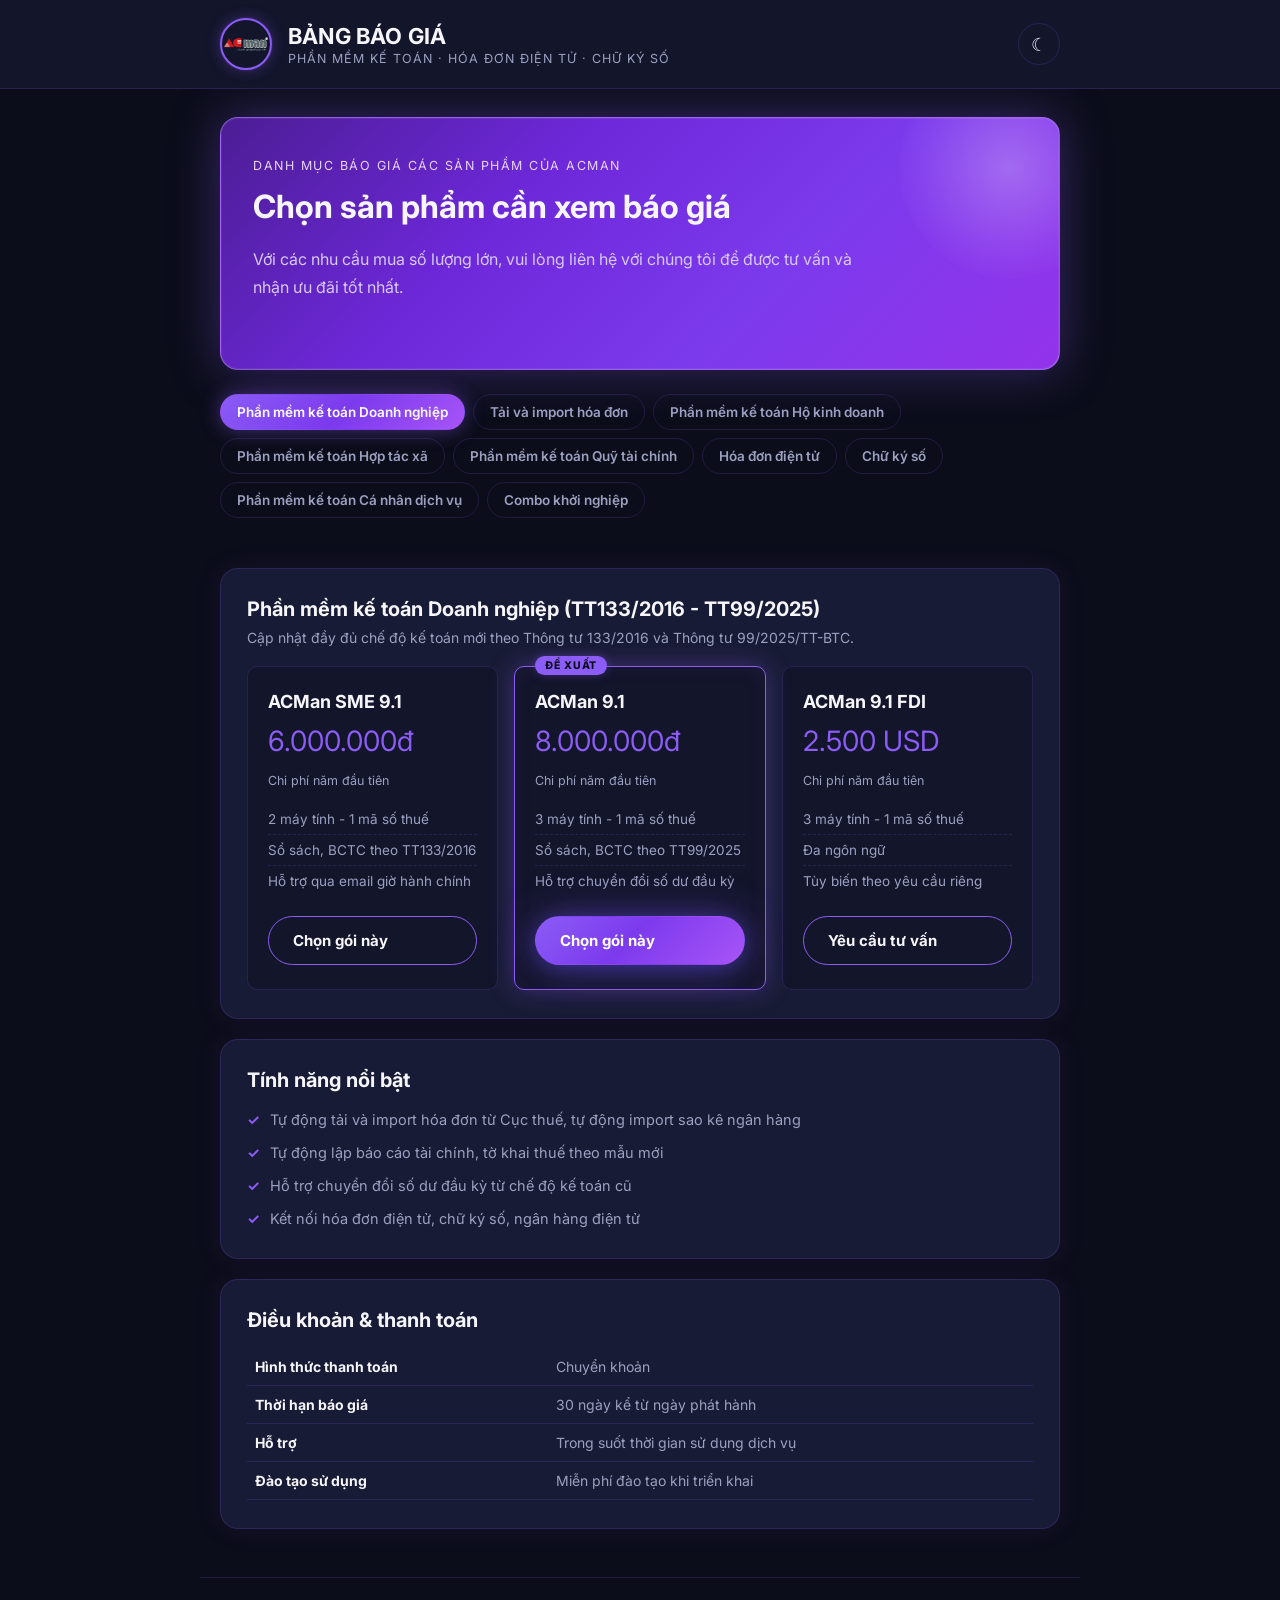
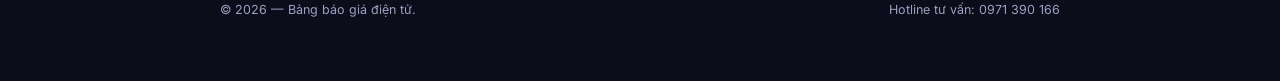
==== index.html @ 68702b93 "Initial commit" ====
<!DOCTYPE html>
<html lang="vi">
<head>
<meta charset="UTF-8">
<meta name="viewport" content="width=device-width, initial-scale=1.0">
<title>Bảng báo giá — Giải pháp phần mềm kế toán</title>
<link rel="preconnect" href="https://fonts.googleapis.com">
<link href="https://fonts.googleapis.com/css2?family=Inter:wght@400;500;600;700;800&display=swap" rel="stylesheet">
<link rel="stylesheet" href="assets/style.css">
</head>
<body>

<header class="site-header">
  <div class="container">
    <div class="brand-row">
      <div class="brand-logo"><img src="assets/acman-logo-1.png" alt="Acman"></div>
      <div class="brand-text">
        <h1>BẢNG BÁO GIÁ</h1>
        <p>Phần mềm kế toán · Hóa đơn điện tử · Chữ ký số</p>
      </div>
      <button class="theme-toggle" title="Đổi giao diện sáng / tối">☾</button>
    </div>
  </div>
</header>

<main class="container">
  <div class="hero" style="margin-top:28px;">
    <p class="eyebrow">Danh mục báo giá các sản phầm của ACMan</p>
    <h2>Chọn sản phẩm cần xem báo giá</h2>
    <p class="lede">Với các nhu cầu mua số lượng lớn, vui lòng liên hệ với chúng tôi để được tư vấn và nhận ưu đãi tốt nhất.</p>
  </div>

  <!-- 9 TAB SẢN PHẨM — dùng chung cơ chế initTabs() trong assets/script.js -->
  <nav class="tabs tabs-wrap" style="margin-top:24px;">
    <button class="tab-btn active" data-tab="p-tt99">Phần mềm kế toán Doanh nghiệp</button>
    <button class="tab-btn" data-tab="p-sme">Tải và import hóa đơn</button>
    <button class="tab-btn" data-tab="p-ho-kinh-doanh">Phần mềm kế toán Hộ kinh doanh</button>
    <button class="tab-btn" data-tab="p-htx">Phần mềm kế toán Hợp tác xã</button>
    <button class="tab-btn" data-tab="p-quy-tai-chinh">Phần mềm kế toán Quỹ tài chính</button>
    <button class="tab-btn" data-tab="p-hddt">Hóa đơn điện tử</button>
    <button class="tab-btn" data-tab="p-cks">Chữ ký số</button>
    <button class="tab-btn" data-tab="p-ca-nhan">Phần mềm kế toán Cá nhân dịch vụ</button>
    <button class="tab-btn" data-tab="p-combo">Combo khởi nghiệp</button>
  </nav>

  <!-- ============== 1. PMKT TT99/2025 ============== -->
  <section id="p-tt99" class="tab-panel active">
    <div class="section-card">
      <div class="product-detail-head">
        <div class="phd-row">
          <h3>Phần mềm kế toán Doanh nghiệp (TT133/2016 - TT99/2025)</h3>
          
        </div>
        <p>Cập nhật đầy đủ chế độ kế toán mới theo Thông tư 133/2016 và Thông tư 99/2025/TT-BTC.</p>
      </div>
      <div class="price-grid">
        <div class="price-card">
          <h4>ACMan SME 9.1</h4>
          <p class="price">6.000.000đ <span></p>
          <p class="unit">Chi phí năm đầu tiên</p>
          <ul><li>2 máy tính - 1 mã số thuế</li><li>Sổ sách, BCTC theo TT133/2016</li><li>Hỗ trợ qua email giờ hành chính</li></ul>
          <button class="btn btn-secondary">Chọn gói này</button>
        </div>
        <div class="price-card featured">
          <h4>ACMan 9.1</h4>
          <p class="price">8.000.000đ <span></p>
          <p class="unit">Chi phí năm đầu tiên</p>
          <ul><li>3 máy tính - 1 mã số thuế</li><li>Sổ sách, BCTC theo TT99/2025</li><li>Hỗ trợ chuyển đổi số dư đầu kỳ</li></ul>
          <button class="btn btn-primary">Chọn gói này</button>
        </div>
        <div class="price-card">
          <h4>ACMan 9.1 FDI</h4>
          <p class="price">2.500 USD</p>
          <p class="unit">Chi phí năm đầu tiên</p>
          <ul><li>3 máy tính - 1 mã số thuế</li><li>Đa ngôn ngữ</li><li>Tùy biến theo yêu cầu riêng</li></ul>
          <button class="btn btn-secondary">Yêu cầu tư vấn</button>
        </div>
      </div>
    </div>

    <div class="section-card">
      <h3>Tính năng nổi bật</h3>
      <ul class="feature-list">
        <li>Tự động tải và import hóa đơn từ Cục thuế, tự động import sao kê ngân hàng</li>
        <li>Tự động lập báo cáo tài chính, tờ khai thuế theo mẫu mới</li>
        <li>Hỗ trợ chuyển đổi số dư đầu kỳ từ chế độ kế toán cũ</li>
        <li>Kết nối hóa đơn điện tử, chữ ký số, ngân hàng điện tử</li>
      </ul>
    </div>

    <div class="section-card">
      <h3>Điều khoản &amp; thanh toán</h3>
      <table class="spec-table">
        <tr><th>Hình thức thanh toán</th><td>Chuyển khoản</td></tr>
        <tr><th>Thời hạn báo giá</th><td>30 ngày kể từ ngày phát hành</td></tr>
        <tr><th>Hỗ trợ</th><td>Trong suốt thời gian sử dụng dịch vụ</td></tr>
        <tr><th>Đào tạo sử dụng</th><td>Miễn phí đào tạo khi triển khai</td></tr>
      </table>
    </div>

  </section>

  <!-- ============== 2. Tải và import hóa đơn ============== -->
  <section id="p-sme" class="tab-panel">
    <div class="section-card">
      <div class="product-detail-head">
        <div class="phd-row">
          <h3>Tải và import hóa đơn</h3>
          
        </div>
        <p>Giải pháp ưu việt, thuận tiện, tiết kiệm thời gian và nhân lực cho doanh nghiệp.</p>
      </div>

      <div class="table-scroll">
        <table class="invoice-table">
          <thead>
            <tr>
              <th rowspan="2">STT</th>
              <th colspan="2">Tải và Import hóa đơn<span class="sub">(Gói 01 MST)</span></th>
              <th colspan="2">Tải và Import hóa đơn<span class="sub">(Không giới hạn MST)</span></th>
              <th rowspan="2">Ghi chú</th>
            </tr>
            <tr>
              <th>Số lượng</th>
              <th>Đơn giá</th>
              <th>Số lượng</th>
              <th>Đơn giá</th>
            </tr>
          </thead>
          <tbody>
            <tr>
              <td>1</td><td>500</td><td>1.000đ</td><td>500</td><td>1.000đ</td>
              <td class="note-cell" rowspan="10">
                Phí duy trì tài khoản và hỗ trợ:<br>
                1.250.000 đồng/1 năm/máy<br>
                1.750.000 đồng/2 năm/máy<br>
                2.100.000 đồng/3 năm/máy
              </td>
            </tr>
            <tr><td>2</td><td>1.000</td><td>800đ</td><td>1.000</td><td>900đ</td></tr>
            <tr><td>3</td><td>2.000</td><td>600đ</td><td>2.000</td><td>700đ</td></tr>
            <tr><td>4</td><td>3.000</td><td>500đ</td><td>3.000</td><td>600đ</td></tr>
            <tr><td>5</td><td>5.000</td><td>400đ</td><td>5.000</td><td>500đ</td></tr>
            <tr><td>6</td><td>10.000</td><td>350đ</td><td>10.000</td><td>400đ</td></tr>
            <tr><td>7</td><td>15.000</td><td>300đ</td><td>15.000</td><td>350đ</td></tr>
            <tr><td>8</td><td>20.000</td><td>250đ</td><td>20.000</td><td>300đ</td></tr>
            <tr><td>9</td><td>30.000</td><td>200đ</td><td>30.000</td><td>250đ</td></tr>
            <tr><td>10</td><td>&gt; 30.000</td><td>Liên hệ</td><td>&gt; 30.000</td><td>Liên hệ</td></tr>
          </tbody>
        </table>
      </div>
    </div>

    <div class="section-card">
      <h3>Tính năng nổi bật</h3>
      <ul class="feature-list">
        <li>Giao diện đơn giản, phù hợp kế toán ít kinh nghiệm</li>
        <li>Tự động tạo mã hàng hóa, khách hàng, nhà cung cấp</li>
        <li>Tự động hạch toán để tổng hợp vào sổ kế toán, bảng kê</li>
        <li>Tiết kiệm tối đa 80% thời gian làm việc</li>
      </ul>
    </div>

    <div class="section-card">
      <h3>Điều khoản &amp; thanh toán</h3>
      <table class="spec-table">
        <tr><th>Hình thức thanh toán</th><td>Chuyển khoản</td></tr>
        <tr><th>Thời hạn báo giá</th><td>30 ngày kể từ ngày phát hành</td></tr>
        <tr><th>Hỗ trợ</th><td>Trong suốt thời gian sử dụng dịch vụ</td></tr>
        <tr><th>Đào tạo sử dụng</th><td>Miễn phí đào tạo khi triển khai</td></tr>
      </table>
    </div>

  </section>

  <!-- ============== 3. PMKT Hộ kinh doanh ============== -->
  <section id="p-ho-kinh-doanh" class="tab-panel">
    <div class="section-card">
      <div class="product-detail-head">
        <div class="phd-row">
          <h3>Phần mềm kế toán Hộ kinh doanh</h3>
          
        </div>
        <p>Ghi chép doanh thu, chi phí, tự động tổng hợp tờ khai cho hộ kinh doanh.</p>
      </div>
      <div class="price-grid">
        <div class="price-card">
          <h4>Cơ bản</h4>
          <p class="price">1.800.000đ <span></p>
          <p class="unit">HKD có doanh thu nhỏ hơn 3 tỷ/năm</p>
          <ul><li>1 hộ kinh doanh</li><li>Tặng chữ ký số 3 năm</li><li>Tặng 1.500 hóa đơn điện tử</li></ul>
          <button class="btn btn-secondary">Chọn gói này</button>
        </div>
        <div class="price-card featured">
          <h4>Phổ biến</h4>
          <p class="price">2.500.000đ <span></p>
          <p class="unit">HKD có doanh thu lớn hơn 3 tỷ/năm</p>
          <ul><li>1 hộ kinh doanh</li><li>Tặng chữ ký số 3 năm</li><li>Tặng 3.000 hóa đơn điện tử</li></ul>
          <button class="btn btn-primary">Chọn gói này</button>
        </div>
        <div class="price-card">
          <h4>Chuỗi hộ KD</h4>
          <p class="price">Liên hệ</p>
          <p class="unit">Nhiều địa điểm kinh doanh</p>
          <ul><li>Quản lý nhiều điểm bán</li><li>Tổng hợp báo cáo tập trung</li></ul>
          <button class="btn btn-secondary">Yêu cầu tư vấn</button>
        </div>
      </div>
    </div>

    <div class="section-card">
      <h3>Tính năng nổi bật</h3>
      <ul class="feature-list">
        <li>Ghi chép doanh thu, chi phí theo ngày/tháng đơn giản</li>
        <li>Tự động tổng hợp tờ khai hàng tháng/quý, kết nối HTKK</li>
        <li>Xuất hóa đơn điện tử ngay trên phần mềm</li>
      </ul>
    </div>

    <div class="section-card">
      <h3>Điều khoản &amp; thanh toán</h3>
      <table class="spec-table">
        <tr><th>Hình thức thanh toán</th><td>Chuyển khoản</td></tr>
        <tr><th>Thời hạn báo giá</th><td>30 ngày kể từ ngày phát hành</td></tr>
        <tr><th>Hỗ trợ</th><td>Trong suốt thời gian sử dụng dịch vụ</td></tr>
        <tr><th>Đào tạo sử dụng</th><td>Miễn phí đào tạo khi triển khai</td></tr>
      </table>
    </div>

  </section>

  <!-- ============== 4. PMKT Hợp tác xã ============== -->
  <section id="p-htx" class="tab-panel">
    <div class="section-card">
      <div class="product-detail-head">
        <div class="phd-row">
          <h3>Phần mềm kế toán Hợp tác xã</h3>
          
        </div>
        <p>Đáp ứng chế độ kế toán riêng cho hợp tác xã, liên hiệp hợp tác xã theo quy định hiện hành.</p>
      </div>
      <div class="price-grid">
        <div class="price-card">
          <h4>Tiêu chuẩn</h4>
          <p class="price">2.000.000đ <span></p>
          <p class="unit">Chi phí năm đầu tiên</p>
          <ul><li>1 HTX - 1 máy tính</li><li>1.000 bản ghi kế toán/năm</li><li>Sổ sách theo chế độ HTX</li></ul>
          <button class="btn btn-secondary">Chọn gói này</button>
        </div>
        <div class="price-card featured">
          <h4>Nâng cao</h4>
          <p class="price">3.000.000đ <span></p>
          <p class="unit">Chi phí năm đầu tiên</p>
          <ul><li>1 HTX - 1 máy tính</li><li>3.000 bản ghi kế toán/năm</li><li>Sổ sách theo chế độ HTX</li></ul>
          <button class="btn btn-primary">Chọn gói này</button>
        </div>
        <div class="price-card">
          <h4>Chuyên nghiệp</h4>
          <p class="price">5.000.000đ</p>
          <p class="unit">Chi phí năm đầu tiên</p>
          <ul><li>1 HTX - 2 máy tính</li><li>Full bản ghi kế toán/năm</li><li>Sổ sách theo chế độ HTX</li></ul>
          <button class="btn btn-secondary">Yêu cầu tư vấn</button>
        </div>
      </div>
    </div>

    <div class="section-card">
      <h3>Tính năng nổi bật</h3>
      <ul class="feature-list">
        <li>Đáp ứng chế độ kế toán riêng cho hợp tác xã</li>
        <li>Quản lý vốn góp, phân phối lãi theo vốn góp xã viên</li>
        <li>Lập báo cáo gửi cơ quan quản lý HTX theo quy định</li>
        <li>Hỗ trợ liên hiệp nhiều HTX thành viên</li>
      </ul>
    </div>

    <div class="section-card">
      <h3>Điều khoản &amp; thanh toán</h3>
      <table class="spec-table">
        <tr><th>Hình thức thanh toán</th><td>Chuyển khoản</td></tr>
        <tr><th>Thời hạn báo giá</th><td>30 ngày kể từ ngày phát hành</td></tr>
        <tr><th>Hỗ trợ</th><td>Trong suốt thời gian sử dụng dịch vụ</td></tr>
        <tr><th>Đào tạo sử dụng</th><td>Miễn phí đào tạo khi triển khai</td></tr>
      </table>
    </div>

  </section>

  <!-- ============== 5. PMKT Quỹ tài chính ============== -->
  <section id="p-quy-tai-chinh" class="tab-panel">
    <div class="section-card">
      <div class="product-detail-head">
        <div class="phd-row">
          <h3>Phần mềm kế toán Quỹ tài chính</h3>
          
        </div>
        <p>Quản lý thu - chi - vốn cho các quỹ tài chính nhà nước và quỹ ngoài ngân sách.</p>
      </div>
      <div class="price-grid">
        <div class="price-card">
          <h4>Tiêu chuẩn</h4>
          <p class="price">15.000.000đ <span></p>
          <p class="unit">Chi phí năm đầu tiên</p>
          <ul><li>1 quỹ - 1 máy tính</li><li>Theo dõi thu — chi cơ bản</li></ul>
          <button class="btn btn-secondary">Chọn gói này</button>
        </div>
        <div class="price-card featured">
          <h4>Nâng cao</h4>
          <p class="price">25.000.000đ <span></p>
          <p class="unit">Chi phí năm đầu tiên</p>
          <ul><li>Quản lý nguồn vốn, quỹ thành phần</li><li>Báo cáo quyết toán quỹ</li></ul>
          <button class="btn btn-primary">Chọn gói này</button>
        </div>
        <div class="price-card">
          <h4>Chuyên nghiệp</h4>
          <p class="price">Liên hệ</p>
          <p class="unit">Theo quy mô quỹ</p>
          <ul><li>Nhiều quỹ, nhiều nguồn vốn</li><li>Tích hợp báo cáo cơ quan chủ quản</li></ul>
          <button class="btn btn-secondary">Yêu cầu tư vấn</button>
        </div>
      </div>
    </div>

    <div class="section-card">
      <h3>Tính năng nổi bật</h3>
      <ul class="feature-list">
        <li>Theo dõi thu — chi — vốn theo từng nguồn quỹ</li>
        <li>Lập báo cáo quyết toán theo yêu cầu cơ quan chủ quản</li>
        <li>Quản lý nhiều quỹ thành phần trên cùng hệ thống</li>
        <li>Phân quyền chặt chẽ theo vai trò kế toán/thủ quỹ</li>
      </ul>
    </div>

    <div class="section-card">
      <h3>Điều khoản &amp; thanh toán</h3>
      <table class="spec-table">
        <tr><th>Hình thức thanh toán</th><td>Chuyển khoản</td></tr>
        <tr><th>Thời hạn báo giá</th><td>30 ngày kể từ ngày phát hành</td></tr>
        <tr><th>Hỗ trợ</th><td>Trong suốt thời gian sử dụng dịch vụ</td></tr>
        <tr><th>Đào tạo sử dụng</th><td>Miễn phí đào tạo khi triển khai</td></tr>
      </table>
    </div>

  </section>

  <!-- ============== 6. Hóa đơn điện tử ============== -->
  <section id="p-hddt" class="tab-panel">
    <div class="section-card">
      <div class="product-detail-head">
        <div class="phd-row">
          <h3>Hóa đơn điện tử &amp; Chứng từ điện tử</h3>
          
        </div>
        <p>Hóa đơn điện tử, phiếu xuất kho kiêm vận chuyển nội bộ, chứng từ khấu trừ thuế TNCN.</p>
      </div>

      <div class="table-scroll">
        <table class="invoice-table">
          <thead>
            <tr>
              <th rowspan="2">STT</th>
              <th colspan="2">Hóa đơn điện tử</th>
              <th colspan="2">Chứng từ TNCN</th>
              <th colspan="2">PXK kiêm VCNB</th>
              <th rowspan="2">Ghi chú</th>
            </tr>
            <tr>
              <th>Số lượng</th>
              <th>Đơn giá</th>
              <th>Số lượng</th>
              <th>Đơn giá</th>
              <th>Số lượng</th>
              <th>Đơn giá</th>
            </tr>
          </thead>
          <tbody>
            <tr>
              <td>1</td><td>50 - 500</td><td>1.000đ</td><td>50 - 500</td><td>3.000đ</td><td>50 - 300</td><td>3.000đ</td>
              <td class="note-cell" rowspan="6">
                Phí khởi tạo, duy trì, bảo hành 500.000 đồng/năm.<br>
                (Miễn phí duy trì khi sử dụng kèm PM kế toán ACMan)
              </td>
            </tr>
            <tr><td>2</td><td>500 - 1.000</td><td>800đ</td><td>300 - 1.000</td><td>2.000đ</td><td>300 - 1.000</td><td>2.000đ</td></tr>
            <tr><td>3</td><td>1.000 - 5.000</td><td>600đ</td><td>1.000 - 5.000</td><td>1.500đ</td><td>1.000 - 5.000</td><td>1.500đ</td></tr>
            <tr><td>4</td><td>5.000 - 10.000</td><td>500đ</td><td>5.000 - 10.000</td><td>1.000đ</td><td>5.000 - 10.000</td><td>1.000đ</td></tr>
            <tr><td>5</td><td>10.000 - 20.000</td><td>400đ</td><td>10.000 - 20.000</td><td>800đ</td><td>10.000 - 20.000</td><td>800đ</td></tr>
            <tr><td>6</td><td>&gt; 20.000</td><td>300đ</td><td>&gt; 20.000</td><td>Liên hệ</td><td>&gt; 20.000</td><td>Liên hệ</td></tr>
          </tbody>
        </table>
      </div>
    </div>

    <div class="section-card">
      <h3>Tính năng nổi bật</h3>
      <ul class="feature-list">
        <li>Hóa đơn điện tử GTGT, bán hàng theo Nghị định/Thông tư hiện hành</li>
        <li>Phiếu xuất kho kiêm vận chuyển nội bộ điện tử</li>
        <li>Chứng từ khấu trừ thuế TNCN điện tử</li>
        <li>Kết nối trực tiếp dữ liệu với cơ quan thuế</li>
      </ul>
    </div>

    <div class="section-card">
      <h3>Điều khoản &amp; thanh toán</h3>
      <table class="spec-table">
        <tr><th>Hình thức thanh toán</th><td>Chuyển khoản</td></tr>
        <tr><th>Thời hạn báo giá</th><td>30 ngày kể từ ngày phát hành</td></tr>
        <tr><th>Hiệu lực gói số</th><td>Không giới hạn thời gian sử dụng cho đến khi dùng hết số</td></tr>
        <tr><th>Hỗ trợ kỹ thuật</th><td>Hotline hỗ trợ xuất hóa đơn 24/7</td></tr>
      </table>
    </div>

  </section>

  <!-- ============== 7. Chữ ký số ============== -->
  <section id="p-cks" class="tab-panel">
    <div class="section-card">
      <div class="product-detail-head">
        <div class="phd-row">
          <h3>Chữ ký số (USB Token/CKS Từ xa)</h3>
          
        </div>
        <p>Chữ ký số cho doanh nghiệp và cá nhân, ký hợp đồng, tờ khai thuế, hóa đơn điện tử.</p>
      </div>
      <div class="price-grid">
        <div class="price-card">
          <h4>1 năm</h4>
          <p class="price">1.200.000đ</p>
          <p class="unit">USB Token</p>
          <ul><li>1 chữ ký số doanh nghiệp/cá nhân</li><li>Bàn giao thiết bị tận nơi</li></ul>
          <button class="btn btn-secondary">Chọn gói này</button>
        </div>
        <div class="price-card featured">
          <h4>3 năm</h4>
          <p class="price">1.800.000đ</p>
          <p class="unit">USB Token</p>
          <ul><li>Ưu tiên hỗ trợ gia hạn</li><li>Tặng kèm chứng thư kèm theo</li></ul>
          <button class="btn btn-primary">Chọn gói này</button>
        </div>
        <div class="price-card">
          <h4>Chữ ký số từ xa</h4>
          <p class="price">Liên hệ</p>
          <p class="unit">Ký trên điện thoại/máy tính, không cần USB</p>
          <ul><li>Ký mọi lúc mọi nơi</li><li>Phù hợp doanh nghiệp nhiều người ký</li></ul>
          <button class="btn btn-secondary">Yêu cầu tư vấn</button>
        </div>
      </div>
    </div>

    <div class="section-card">
      <h3>Tính năng nổi bật</h3>
      <ul class="feature-list">
        <li>Ký hợp đồng, tờ khai thuế, hóa đơn điện tử hợp lệ</li>
        <li>Hỗ trợ cả USB Token, HSM và chữ ký số từ xa</li>
        <li>Bàn giao, cài đặt tận nơi cho doanh nghiệp</li>
        <li>Gia hạn nhanh chóng khi hết hạn sử dụng</li>
      </ul>
    </div>

    <div class="section-card">
      <h3>Điều khoản &amp; thanh toán</h3>
      <table class="spec-table">
        <tr><th>Hình thức thanh toán</th><td>Chuyển khoản</td></tr>
        <tr><th>Thời hạn báo giá</th><td>30 ngày kể từ ngày phát hành</td></tr>
        <tr><th>Bảo hành thiết bị</th><td>Theo thời gian thỏa thuận hợp đồng</td></tr>
        <tr><th>Hỗ trợ kỹ thuật</th><td>Hotline hỗ trợ cài đặt và sử dụng</td></tr>
      </table>
    </div>

  </section>

  <!-- ============== 8. PMKT Cá nhân dịch vụ ============== -->
  <section id="p-ca-nhan" class="tab-panel">
    <div class="section-card">
      <div class="product-detail-head">
        <div class="phd-row">
          <h3>Phần mềm kế toán cho cá nhân hành nghề dịch vụ kế toán</h3>
          
        </div>
        <p>Quản lý nhiều khách hàng, nhiều mã số thuế trên cùng một tài khoản cho người làm dịch vụ.</p>
      </div>
      <div class="price-grid">
        <div class="price-card">
          <h4>1-5 khách hàng</h4>
          <p class="price">0đ <span>/năm</span></p>
          <p class="unit">Quản lý tối đa 5 mã số thuế</p>
          <ul><li>Tách sổ sách riêng từng khách hàng</li></ul>
          <button class="btn btn-secondary">Chọn gói này</button>
        </div>
        <div class="price-card featured">
          <h4>6-20 khách hàng</h4>
          <p class="price">0đ <span>/năm</span></p>
          <p class="unit">Quản lý tối đa 20 mã số thuế</p>
          <ul><li>Nhắc hạn kê khai, nộp thuế</li><li>Hỗ trợ hotline riêng</li></ul>
          <button class="btn btn-primary">Chọn gói này</button>
        </div>
        <div class="price-card">
          <h4>Không giới hạn</h4>
          <p class="price">Liên hệ</p>
          <p class="unit">Theo số lượng khách hàng thực tế</p>
          <ul><li>Chiết khấu theo số lượng</li><li>Đào tạo đội ngũ dịch vụ</li></ul>
          <button class="btn btn-secondary">Yêu cầu tư vấn</button>
        </div>
      </div>
    </div>

    <div class="section-card">
      <h3>Tính năng nổi bật</h3>
      <ul class="feature-list">
        <li>Quản lý nhiều khách hàng, nhiều mã số thuế trên 1 tài khoản</li>
        <li>Tách biệt dữ liệu, sổ sách riêng cho từng khách hàng</li>
        <li>Nhắc lịch kê khai, nộp thuế cho từng khách hàng</li>
        <li>Xuất báo cáo hàng loạt, tiết kiệm thời gian xử lý</li>
      </ul>
    </div>

    <div class="section-card">
      <h3>Điều khoản &amp; thanh toán</h3>
      <table class="spec-table">
        <tr><th>Hình thức thanh toán</th><td>Chuyển khoản</td></tr>
        <tr><th>Thời hạn báo giá</th><td>30 ngày kể từ ngày phát hành</td></tr>
        <tr><th>Hỗ trợ</th><td>Trong suốt thời gian sử dụng dịch vụ</td></tr>
        <tr><th>Đào tạo sử dụng</th><td>Miễn phí đào tạo khi triển khai</td></tr>
        <tr><th>Chiết khấu</th><td>Áp dụng theo số lượng khách hàng quản lý</td></tr>
      </table>
    </div>

  </section>

  <!-- ============== 9. Combo khởi nghiệp ============== -->
  <section id="p-combo" class="tab-panel">
    <div class="section-card">
      <div class="product-detail-head">
        <div class="phd-row">
          <h3>Combo cho doanh nghiệp mới thành lập</h3>
          
        </div>
        <p>Trọn gói phần mềm kế toán + hóa đơn điện tử + chữ ký số cho doanh nghiệp mới thành lập.</p>
      </div>
      <div class="price-grid">
        <div class="price-card">
          <h4>Combo Tiết kiệm</h4>
          <p class="price">3.000.000đ</p>
          <p class="unit">PMKT + 500 số HĐĐT + Chữ ký số</p>
          <ul><li>Phần mềm kế toán 1 năm</li><li>Tặng chữ ký số 3 năm</li><li>Tặng 500 Hóa đơn điện tử</li></ul>
          <button class="btn btn-secondary">Chọn gói này</button>
        </div>
        <div class="price-card featured">
          <h4>Combo Trọn gói</h4>
          <p class="price">5.200.000đ</p>
          <p class="unit">PMKT + 500 số HĐĐT + Chữ ký số</p>
          <ul><li>Phần mềm kế toán 1 năm</li><li>Tặng chữ ký số 3 năm</li><li>Tặng 500 Hóa đơn điện tử</li><li>Giấy phép thành lập doanh nghiệp</li><li>Hỗ trợ khai báo thuế ban đầu</li></ul>
          <button class="btn btn-primary">Chọn gói này</button>
        </div>
        <div class="price-card">
          <h4>Combo Mở rộng</h4>
          <p class="price">Liên hệ</p>
          <p class="unit">Tùy chỉnh theo quy mô công ty</p>
          <ul><li>Thêm chi nhánh, thêm người dùng</li></ul>
          <button class="btn btn-secondary">Yêu cầu tư vấn</button>
        </div>
      </div>
    </div>

    <div class="section-card">
      <h3>Tính năng nổi bật</h3>
      <ul class="feature-list">
        <li>Trọn gói phần mềm kế toán + hóa đơn điện tử + chữ ký số</li>
        <li>Hỗ trợ khai báo thuế ban đầu khi mới thành lập doanh nghiệp</li>
        <li>Đào tạo sử dụng miễn phí cho kế toán mới</li>
        <li>Tiết kiệm chi phí hơn mua lẻ từng sản phẩm</li>
      </ul>
    </div>

    <div class="section-card">
      <h3>Điều khoản &amp; thanh toán</h3>
      <table class="spec-table">
        <tr><th>Hình thức thanh toán</th><td>Chuyển khoản</td></tr>
        <tr><th>Thời hạn báo giá</th><td>30 ngày kể từ ngày phát hành</td></tr>
        <tr><th>Hỗ trợ</th><td>Trong suốt thời gian sử dụng dịch vụ</td></tr>
        <tr><th>Đào tạo sử dụng</th><td>Miễn phí đào tạo khi triển khai</td></tr>
      </table>
    </div>

  </section>

</main>

<footer class="container site-footer">
  <span>© 2026 — Bảng báo giá điện tử.</span>
  <span>Hotline tư vấn: 0971 390 166</span>
</footer>

<script src="assets/script.js"></script>
</body>
</html>
---- assets/style.css ----
/* ============================================================
   BÁO GIÁ ONLINE — SHARED STYLESHEET
   Dùng chung cho tất cả các trang báo giá sản phẩm.
   Đổi giao diện toàn bộ hệ thống chỉ bằng cách sửa các biến
   trong khối :root bên dưới.
   ============================================================ */

:root {
  /* ---- Bảng màu: Indigo-Violet Dark SaaS (navy đen sâu, điểm nhấn tím-chàm gradient) ---- */
  --bg: #0b0d1a;               /* nền tổng thể, navy đen sâu */
  --bg-soft: #13152b;          /* nền phụ cho vùng header sticky */
  --card: #13152b;             /* nền thẻ tối (hero) */
  --card-2: #181b35;           /* nền thẻ tối cấp 2 (bảng giá) */
  --paper: #f5f5fa;            /* thẻ "giấy" — trắng ánh lavender */
  --paper-2: #e6e4f5;
  --cream: #f5f5fa;            /* chữ chính trên nền tối */
  --cream-dim: #9ca0c0;        /* chữ phụ trên nền tối */
  --gold: #8b5cf6;             /* viền/logo/điểm nhấn — tím violet */
  --accent: #7c3aed;           /* CTA chính — tím (điểm đầu gradient) */
  --accent-dim: #5b21b6;
  --slate: #232544;            /* nút phụ */
  --ink: #14152b;              /* chữ trên nền giấy sáng */
  --line: rgba(139,92,246,0.18);
  --glow: rgba(139,92,246,0.35);
  --glow-accent: rgba(79,70,229,0.4);

  /* ---- Font ---- */
  --font-display: 'Inter', -apple-system, BlinkMacSystemFont, 'Segoe UI', sans-serif;
  --font-body: 'Inter', -apple-system, BlinkMacSystemFont, 'Segoe UI', sans-serif;

  --radius: 18px;
  --radius-sm: 10px;
}

/* Chế độ sáng — bật bằng thuộc tính data-theme="light" trên <html> */
html[data-theme="light"] {
  --bg: #f5f5fa;
  --bg-soft: #e6e4f5;
  --card: #ffffff;
  --card-2: #f7f6fc;
  --paper: #13152b;
  --paper-2: #181b35;
  --cream: #14152b;
  --cream-dim: #5c5f7a;
  --ink: #f5f5fa;
  --line: rgba(139,92,246,0.15);
  --glow: rgba(139,92,246,0.2);
  --glow-accent: rgba(79,70,229,0.25);
}

* { box-sizing: border-box; }
button, input, select, textarea {
  font-family: inherit;
}

html, body {
  margin: 0;
  padding: 0;
  background: var(--bg);
  color: var(--cream);
  font-family: var(--font-body);
  scroll-behavior: smooth;
}

body {
  min-height: 100vh;
  padding-bottom: 64px;
  transition: background .25s ease, color .25s ease;
}

img, svg { display: block; max-width: 100%; }

a { color: inherit; text-decoration: none; }

.container {
  max-width: 880px;
  margin: 0 auto;
  padding: 0 20px;
}

/* ---------------- HEADER ---------------- */
.site-header {
  position: sticky;
  top: 0;
  z-index: 20;
  background: var(--bg-soft);
  border-bottom: 1px solid var(--line);
  padding: 18px 0;
}

.brand-row {
  display: flex;
  align-items: center;
  gap: 16px;
}

.brand-logo {
  width: 52px;
  height: 52px;
  border-radius: 50%;
  border: 2px solid var(--gold);
  display: flex;
  align-items: center;
  justify-content: center;
  flex: none;
  font-family: var(--font-display);
  font-weight: 700;
  color: var(--gold);
  font-size: 15px;
  text-align: center;
  line-height: 1.1;
  box-shadow: 0 0 14px var(--glow), 0 0 2px var(--glow);
}

.brand-text h1 {
  font-family: var(--font-display);
  font-size: 22px;
  margin: 0;
  color: var(--cream);
  letter-spacing: .2px;
}

.brand-text p {
  margin: 2px 0 0;
  font-size: 12.5px;
  letter-spacing: .08em;
  text-transform: uppercase;
  color: var(--cream-dim);
}

.theme-toggle {
  margin-left: auto;
  width: 42px;
  height: 42px;
  border-radius: 50%;
  border: 1px solid var(--line);
  background: transparent;
  color: var(--cream);
  display: flex;
  align-items: center;
  justify-content: center;
  cursor: pointer;
  font-size: 18px;
}
.theme-toggle:hover { background: var(--line); }

/* ---------------- TABS ---------------- */
.tabs {
  display: flex;
  gap: 8px;
  margin-top: 16px;
  overflow-x: auto;
  padding-bottom: 2px;
}

.tab-btn {
  flex: none;
  display: flex;
  align-items: center;
  gap: 8px;
  padding: 10px 18px;
  border-radius: 999px;
  border: 1px solid var(--line);
  background: transparent;
  color: var(--cream-dim);
  font-family: var(--font-body);
  font-weight: 600;
  font-size: 14px;
  cursor: pointer;
  white-space: nowrap;
}

.tab-btn.active {
  background: linear-gradient(135deg, #8b5cf6 0%, #7c3aed 50%, #a855f7 100%);
  color: #fff;
  border-color: transparent;
  box-shadow: 0 0 20px rgba(139,92,246,0.45);
}

/* ---------------- SECTIONS ---------------- */
.tab-panel { display: none; padding-top: 28px; }
.tab-panel.active { display: block; }

/* ---------------- HERO CARD ---------------- */
.hero {
  position: relative;
  background: linear-gradient(135deg, #4c1d95 0%, #6d28d9 35%, #7c3aed 65%, #9333ea 100%);
  border-radius: var(--radius);
  padding: 40px 32px;
  border: 1px solid rgba(196,161,255,0.45);
  box-shadow: 0 0 50px rgba(139,92,246,0.35), inset 0 0 0 1px rgba(255,255,255,0.06);
  overflow: hidden;
}

/* Đốm sáng nhẹ ở góc trên-phải, giống hiệu ứng ánh sáng trong ảnh mẫu */
.hero::after {
  content: "";
  position: absolute;
  top: -60px;
  right: -60px;
  width: 220px;
  height: 220px;
  border-radius: 50%;
  background: radial-gradient(circle, rgba(255,255,255,0.25), rgba(255,255,255,0.06) 55%, transparent 75%);
  pointer-events: none;
}

.eyebrow {
  font-family: var(--font-body);
  letter-spacing: .12em;
  font-size: 12.5px;
  text-transform: uppercase;
  color: var(--gold);
  margin: 0 0 14px;
}

.hero .eyebrow { color: #e9d5ff; }

.hero h2 {
  font-family: var(--font-display);
  font-size: 32px;
  line-height: 1.25;
  margin: 0 0 18px;
  color: var(--cream);
}

.hero p.lede {
  font-size: 16px;
  line-height: 1.75;
  color: var(--cream-dim);
  max-width: 60ch;
  margin: 0 0 28px;
}

.hero p.lede { color: #d8c9f5; }

.cta-row { display: flex; flex-wrap: wrap; gap: 12px; margin-bottom: 30px; }

.btn {
  display: inline-flex;
  align-items: center;
  gap: 8px;
  padding: 14px 24px;
  border-radius: 999px;
  font-weight: 700;
  font-size: 15px;
  border: 1px solid transparent;
  cursor: pointer;
}

.btn-primary {
  background: linear-gradient(135deg, #8b5cf6 0%, #7c3aed 45%, #a855f7 100%);
  color: #fff;
  box-shadow: 0 4px 24px var(--glow-accent), 0 0 40px rgba(139,92,246,0.35);
}
.btn-primary:hover {
  background: linear-gradient(135deg, #9d6bff 0%, #8b4ff0 45%, #b968ff 100%);
  box-shadow: 0 4px 30px var(--glow-accent), 0 0 55px rgba(139,92,246,0.5);
}

.btn-secondary {
  background: transparent;
  color: var(--cream);
  border-color: var(--gold);
}
.btn-secondary:hover { background: var(--line); box-shadow: 0 0 12px var(--glow); }

/* ---------------- INFO / DATE CARDS ---------------- */
.info-grid {
  display: grid;
  grid-template-columns: repeat(auto-fit, minmax(220px, 1fr));
  gap: 14px;
}

.info-card {
  background: var(--paper);
  color: var(--ink);
  border-radius: var(--radius-sm);
  padding: 18px 20px;
}

.info-card .big {
  font-family: var(--font-display);
  font-size: 22px;
  font-weight: 700;
  color: var(--accent);
  margin: 0 0 4px;
}

.info-card .small { font-size: 13.5px; color: #6b5f94; margin: 0; }

/* ---------------- GENERIC SECTION CARD ---------------- */
.section-card {
  background: var(--card-2);
  border: 1px solid var(--line);
  border-radius: var(--radius);
  padding: 28px 26px;
  margin-top: 20px;
  box-shadow: 0 0 30px rgba(185,104,255,0.08);
}

.section-card h3 {
  font-family: var(--font-display);
  font-size: 20px;
  margin: 0 0 16px;
  color: var(--cream);
}

/* ---------------- FEATURE LIST ---------------- */
.feature-list { list-style: none; margin: 0; padding: 0; display: grid; gap: 10px; }
.feature-list li {
  display: flex;
  gap: 10px;
  align-items: flex-start;
  font-size: 14.5px;
  color: var(--cream-dim);
  line-height: 1.6;
}
.feature-list li::before {
  content: "✓";
  color: var(--gold);
  font-weight: 700;
  flex: none;
}

/* ---------------- PRICING TABLE ---------------- */
.price-grid {
  display: grid;
  grid-template-columns: repeat(auto-fit, minmax(240px, 1fr));
  gap: 16px;
}

.price-card {
  background: var(--bg-soft);
  border: 1px solid var(--line);
  border-radius: var(--radius-sm);
  padding: 24px 20px;
  display: flex;
  flex-direction: column;
}

.price-card.featured {
  border-color: var(--gold);
  position: relative;
  box-shadow: 0 0 24px var(--glow), inset 0 0 20px rgba(185,104,255,0.06);
}
.price-card.featured::before {
  content: "ĐỀ XUẤT";
  position: absolute;
  top: -11px;
  left: 20px;
  background: var(--gold);
  color: #0b0d1a;
  font-size: 10.5px;
  font-weight: 800;
  letter-spacing: .08em;
  padding: 3px 10px;
  border-radius: 999px;
  box-shadow: 0 0 10px var(--glow);
}

.price-card h4 {
  margin: 0 0 6px;
  font-family: var(--font-display);
  font-size: 18px;
}

.price-card .price {
  font-family: var(--font-display);
  font-size: 28px;
  color: var(--gold);
  margin: 6px 0 2px;
}
.price-card .price span { font-size: 13px; color: var(--cream-dim); font-family: var(--font-body); }

.price-card .unit { font-size: 12.5px; color: var(--cream-dim); margin-bottom: 16px; }

.price-card ul { list-style: none; margin: 0 0 20px; padding: 0; flex: 1; }
.price-card ul li {
  font-size: 13.5px;
  color: var(--cream-dim);
  padding: 7px 0;
  border-top: 1px dashed var(--line);
}
.price-card ul li:first-child { border-top: none; }

/* ---------------- BẢNG GIÁ TẢI & IMPORT HÓA ĐƠN (theo số lượng) ---------------- */
.table-scroll { width: 100%; overflow-x: auto; }

table.invoice-table {
  width: 100%;
  min-width: 620px;
  border-collapse: collapse;
  font-size: 13.5px;
}
table.invoice-table th,
table.invoice-table td {
  border: 1px solid var(--line);
  padding: 10px 12px;
  text-align: center;
}
table.invoice-table thead th {
  background: var(--card-2);
  color: var(--cream);
  font-family: var(--font-display);
  font-weight: 700;
  font-size: 13px;
}
table.invoice-table thead tr:first-child th {
  color: var(--gold);
}
table.invoice-table thead .sub {
  display: block;
  font-weight: 500;
  font-size: 11px;
  color: var(--cream-dim);
  margin-top: 2px;
}
table.invoice-table tbody td {
  color: var(--cream-dim);
}
table.invoice-table tbody td:first-child {
  color: var(--cream);
  font-weight: 600;
}
table.invoice-table tbody tr:nth-child(even) {
  background: rgba(139,92,246,0.05);
}
table.invoice-table td.note-cell {
  text-align: left;
  vertical-align: middle;
  color: var(--cream);
  font-size: 12.5px;
  line-height: 1.7;
  background: var(--bg-soft);
}


table.spec-table { width: 100%; border-collapse: collapse; font-size: 14px; }
table.spec-table th, table.spec-table td {
  text-align: left;
  padding: 10px 8px;
  border-bottom: 1px solid var(--line);
  color: var(--cream-dim);
}
table.spec-table th { color: var(--cream); font-weight: 700; }

/* ---------------- FOOTER ---------------- */
.site-footer {
  margin-top: 48px;
  padding-top: 24px;
  border-top: 1px solid var(--line);
  font-size: 12.5px;
  color: var(--cream-dim);
  display: flex;
  justify-content: space-between;
  flex-wrap: wrap;
  gap: 10px;
}

/* ---------------- HOME TABS (9 sản phẩm, không load trang mới) ---------------- */
.tabs-wrap {
  flex-wrap: wrap;
  overflow: visible;
}
.tabs-wrap .tab-btn { padding: 9px 16px; font-size: 13.5px; }

.product-detail-head {
  margin-bottom: 20px;
}
.phd-row {
  display: flex;
  justify-content: space-between;
  align-items: flex-start;
  gap: 16px;
  flex-wrap: wrap;
}
.product-detail-head h3 { margin: 0; }
.product-detail-head p { margin: 8px 0 0; color: var(--cream-dim); font-size: 14px; }
.detail-link {
  flex: none;
  font-size: 13px;
  font-weight: 700;
  color: var(--accent);
  white-space: nowrap;
}

/* ---------------- HOME / INDEX GRID ---------------- */
.product-grid {
  display: grid;
  grid-template-columns: repeat(auto-fit, minmax(260px, 1fr));
  gap: 16px;
  margin-top: 24px;
}
.product-card {
  background: var(--card);
  border: 1px solid var(--line);
  border-radius: var(--radius-sm);
  padding: 22px 20px;
  display: flex;
  flex-direction: column;
  gap: 10px;
}
.product-card .tag {
  font-size: 11px;
  letter-spacing: .08em;
  text-transform: uppercase;
  color: var(--gold);
}
.product-card h3 {
  font-family: var(--font-display);
  font-size: 18px;
  margin: 0;
  color: var(--cream);
}
.product-card p {
  font-size: 13.5px;
  color: var(--cream-dim);
  line-height: 1.6;
  margin: 0;
  flex: 1;
}
.product-card .go {
  align-self: flex-start;
  font-size: 13px;
  font-weight: 700;
  color: var(--accent);
}

/* ---------------- RESPONSIVE ---------------- */
@media (max-width: 640px) {
  .hero { padding: 28px 20px; }
  .hero h2 { font-size: 26px; }
  .section-card { padding: 22px 18px; }
}

/* Ẩn khi in báo giá ra PDF */
@media print {
  .site-header .theme-toggle, .tabs, .btn-secondary { display: none !important; }
  .tab-panel { display: block !important; }
  body { background: #fff; color: #111; }
}
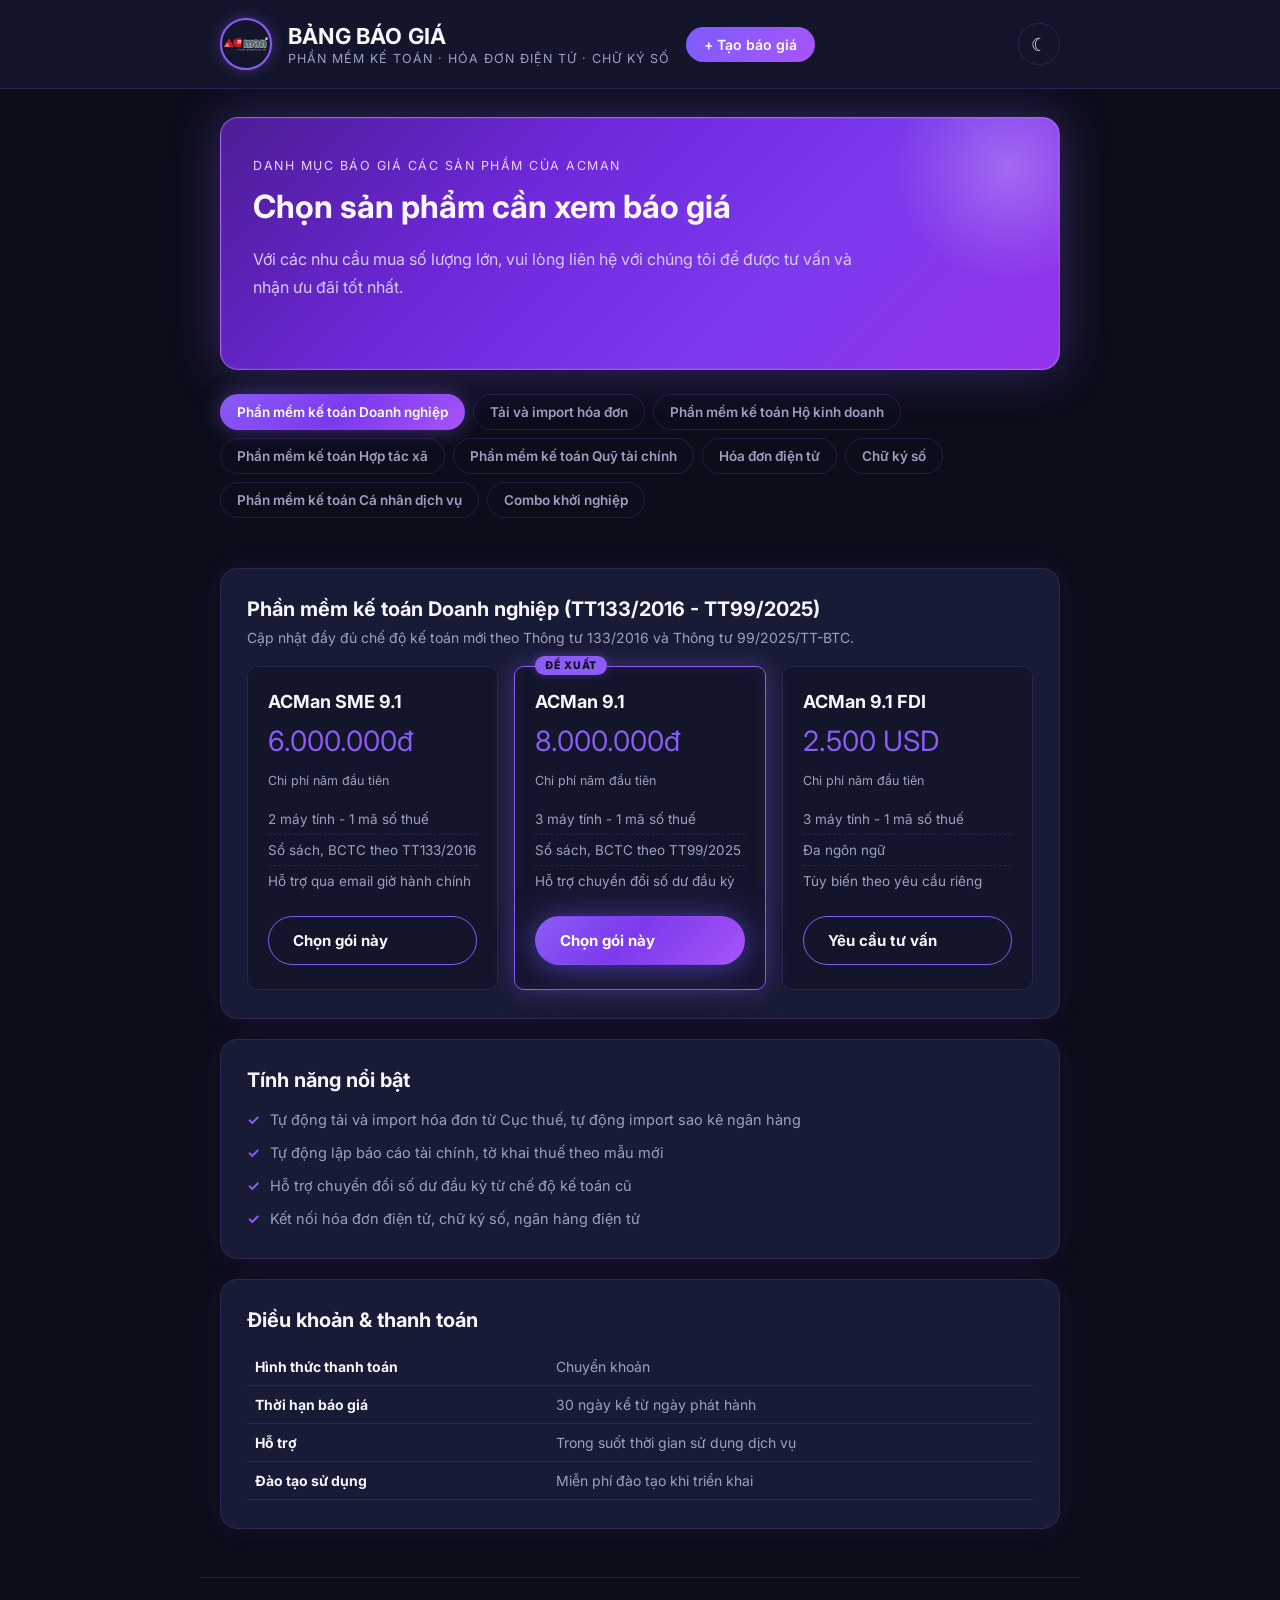
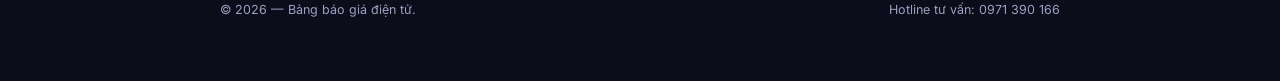
==== commit b8c61f71: "Initial commit" ====
--- a/index.html
+++ b/index.html
@@ -18,6 +18,7 @@
         <h1>BẢNG BÁO GIÁ</h1>
         <p>Phần mềm kế toán · Hóa đơn điện tử · Chữ ký số</p>
       </div>
+      <a href="tao-bao-gia.html" class="btn-tao-bao-gia">+ Tạo báo giá</a>
       <button class="theme-toggle" title="Đổi giao diện sáng / tối">☾</button>
     </div>
   </div>
--- a/assets/style.css
+++ b/assets/style.css
@@ -539,4 +539,19 @@
   .site-header .theme-toggle, .tabs, .btn-secondary { display: none !important; }
   .tab-panel { display: block !important; }
   body { background: #fff; color: #111; }
-}+}
+.btn-tao-bao-gia {
+  display: inline-flex;
+  align-items: center;
+  gap: 6px;
+  background: linear-gradient(135deg, #7c5cff, #a855f7);
+  color: #fff;
+  font-weight: 600;
+  font-size: 14px;
+  padding: 9px 18px;
+  border-radius: 999px;
+  text-decoration: none;
+  white-space: nowrap;
+  transition: opacity .15s;
+}
+.btn-tao-bao-gia:hover { opacity: .85; }
